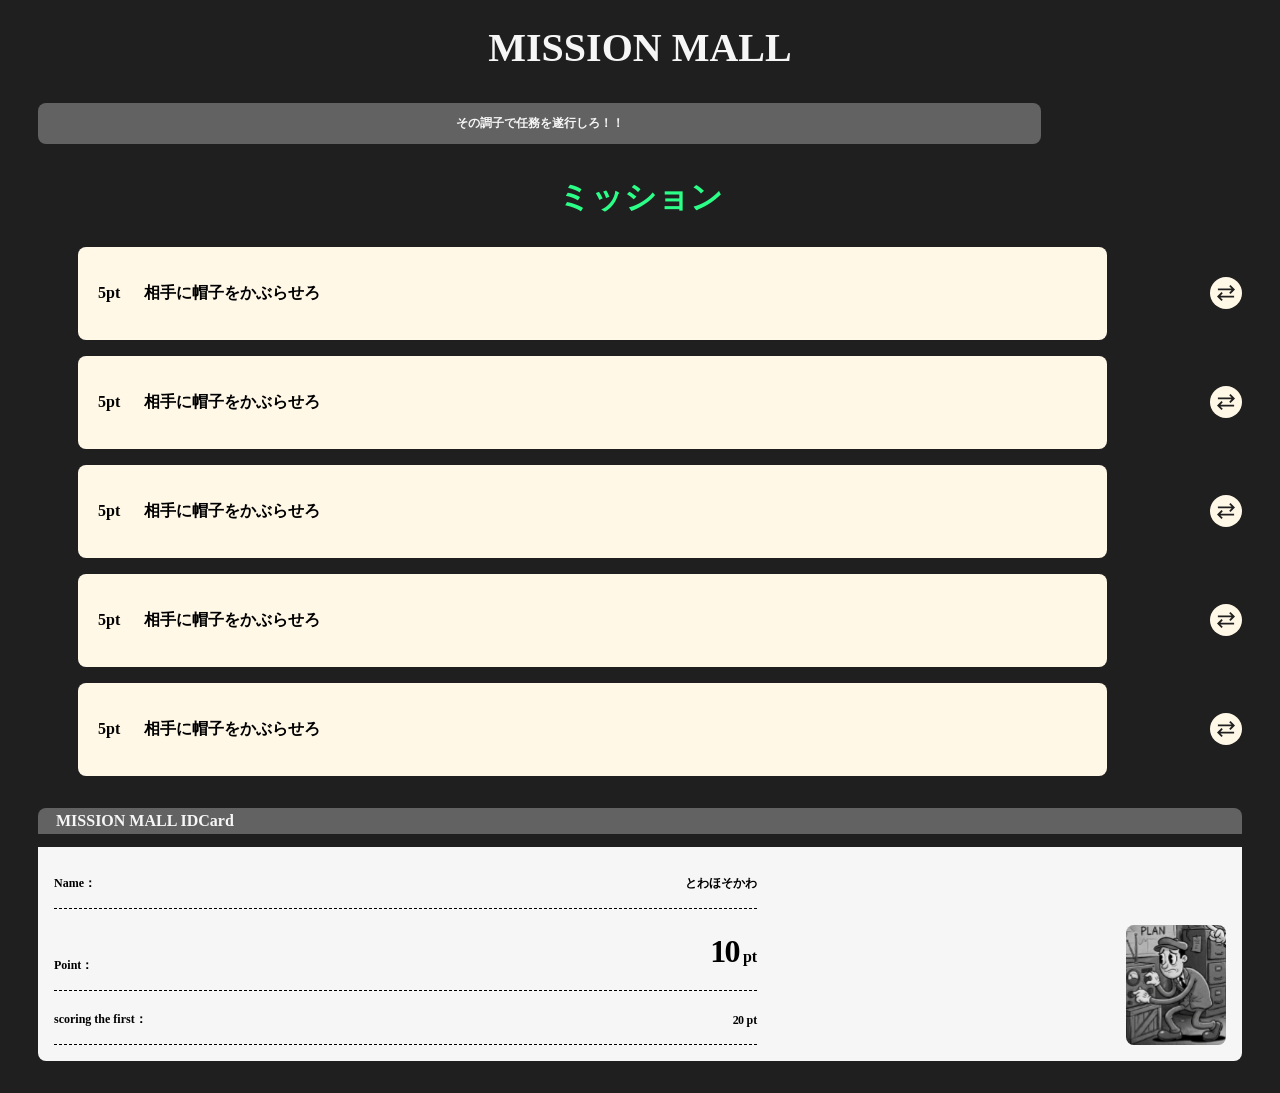
==== mission.html @ 3a7eabba "style: cardのデザインとmission画面のstyleを完成" ====
<!doctype html>
<html lang="ja">
    <head>
        <meta charset="UTF-8" />
        <meta name="viewport" content="width=device-width, initial-scale=1.0" />
        <title>ミッション開始</title>
        <link rel="stylesheet" href="css/ress.css" />
        <link rel="stylesheet" href="css/style.css" />
        <link rel="stylesheet" href="css/mission.css" />
    </head>
    <body>
        <header>
            <h1>MISSION MALL</h1>
        </header>
        <main>
            <div class="commander">
                <div class="commander_text">
                    <p>その調子で任務を遂行しろ！！</p>
                </div>
                <picture class="commander_img">
                    <img src="img/commander_img.svg" alt="" />
                </picture>
            </div>
            <div class="mission">
                <section class="mission_text">
                    <h2>ミッション</h2>
                </section>
                <ul class="mission_list_wrapper">
                    <li class="mission_list_wrap">
                        <div class="mission_list">
                            <p>5pt</p>
                            <p>相手に帽子をかぶらせろ</p>
                        </div>
                        <div class="change_btn">
                            <img src="img/arrow_icon.svg" alt="" />
                        </div>
                    </li>
                    <li class="mission_list_wrap">
                        <div class="mission_list">
                            <p>5pt</p>
                            <p>相手に帽子をかぶらせろ</p>
                        </div>
                        <div class="change_btn">
                            <img src="img/arrow_icon.svg" alt="" />
                        </div>
                    </li>
                    <li class="mission_list_wrap">
                        <div class="mission_list">
                            <p>5pt</p>
                            <p>相手に帽子をかぶらせろ</p>
                        </div>
                        <div class="change_btn">
                            <img src="img/arrow_icon.svg" alt="" />
                        </div>
                    </li>
                    <li class="mission_list_wrap">
                        <div class="mission_list">
                            <p>5pt</p>
                            <p>相手に帽子をかぶらせろ</p>
                        </div>
                        <div class="change_btn">
                            <img src="img/arrow_icon.svg" alt="" />
                        </div>
                    </li>
                    <li class="mission_list_wrap">
                        <div class="mission_list">
                            <p>5pt</p>
                            <p>相手に帽子をかぶらせろ</p>
                        </div>
                        <div class="change_btn">
                            <img src="img/arrow_icon.svg" alt="" />
                        </div>
                    </li>
                </ul>
            </div>
            <div class="card">
                <section class="card_top">
                    <h2>MISSION MALL IDCard</h2>
                </section>
                <div class="character_box">
                    <div class="character_name">
                        <section class="name">
                            <p>Name：</p>
                            <h3>とわほそかわ</h3>
                        </section>
                        <section class="point">
                            <p>Point：</p>
                            <h3><span>10</span> pt</h3>
                        </section>
                        <section class="max_score">
                            <p>scoring the first：</p>
                            <h3><span>20</span> pt</h3>
                        </section>
                    </div>
                    <picture class="character_img">
                        <img src="img/card_icon.svg" alt="" />
                    </picture>
                </div>
            </div>
        </main>
    </body>
</html>
---- css/style.css ----
:root {
    --mainColor: #fff8e7;
    --bgColor: #1f1f1f;
    --textboxColor: #626262;
    --whiteColor: #f6f6f6;
    --goodColor: #2bff88;
    --badColor: #ff4fa3;
    --blockColor: #000;
    --modeBtnColor: #ffd400;
    --bgSuccessColor: rgba(31, 31, 31, 0.7);
    --grayColor: #d9d9d9;
}

body {
    background-color: var(--bgColor);
}

html {
    font-size: 62.5%;
}
---- css/mission.css ----
h1 {
    color: var(--whiteColor);
    font-size: 4rem;
    margin: 24px 30px 0;
    text-align: center;
}

.commander {
    display: flex;
    gap: 24px;
    justify-content: space-between;
    margin: 32px 30px 0;
    .commander_text {
        display: flex;
        justify-content: center;
        align-items: center;
        background-color: var(--textboxColor);
        padding: 0 20px;
        border-radius: 8px;
        width: 80%;
        p {
            text-align: center;
            color: var(--whiteColor);
            font-size: 1.2rem;
            font-weight: bold;
        }
    }
}

.mission {
    margin: 32px 30px 0;
    .mission_text {
        h2 {
            text-align: center;
            font-size: 3.2rem;
            color: var(--goodColor);
        }
    }
    .mission_list_wrapper {
        list-style-type: none;
        margin-top: 16px;
        display: flex;
        flex-direction: column;
        gap: 16px;
        .mission_list_wrap {
            display: flex;
            justify-content: space-between;
            align-items: center;
            gap: 8px;
            .mission_list {
                background-color: var(--mainColor);
                border-radius: 8px;
                display: flex;
                align-items: center;
                gap: 24px;
                padding: 20px;
                width: 85%;
                p {
                    font-size: 1.6rem;
                    font-weight: bold;
                }
            }
            .change_btn {
                width: 32px;
                height: 32px;
                background-color: var(--mainColor);
                border-radius: 100%;
                display: flex;
                justify-content: center;
                align-items: center;
                object-fit: contain;
            }
        }
    }
}

.card {
    margin: 32px 30px 32px;
    .card_top {
        background-color: var(--textboxColor);
        border-radius: 8px 8px 0 0;
        h2 {
            color: var(--whiteColor);
            padding: 4px 18px;
            font-size: 1.6rem;
            font-weight: bold;
        }
    }
    .character_box {
        background-color: var(--whiteColor);
        padding: 16px;
        display: flex;
        justify-content: space-between;
        align-items: flex-end;
        gap: 16px;
        border-radius: 0 0 8px 8px;
        .character_name {
            display: flex;
            flex-direction: column;
            width: 60%;
            gap: 8px;
            p {
                font-size: 1.2rem;
                font-weight: bold;
            }
            h3 {
                font-size: 1.2rem;
                font-weight: bold;
            }
            section {
                width: 100%;
                display: flex;
                justify-content: space-between;
                align-items: flex-end;
                border-bottom: 1px dashed var(--blockColor);
                padding-bottom: 4px;
                span {
                    letter-spacing: -0.05em;
                }
            }
            .point {
                h3 {
                    font-size: 1.6rem;
                    span {
                        font-size: 3.2rem;
                    }
                }
            }
        }
        .character_img {
            width: 100px;
            height: 120px;
            border-radius: 8px;
            overflow: hidden;
            img {
                object-fit: cover;
                object-position: center;
            }
        }
    }
}
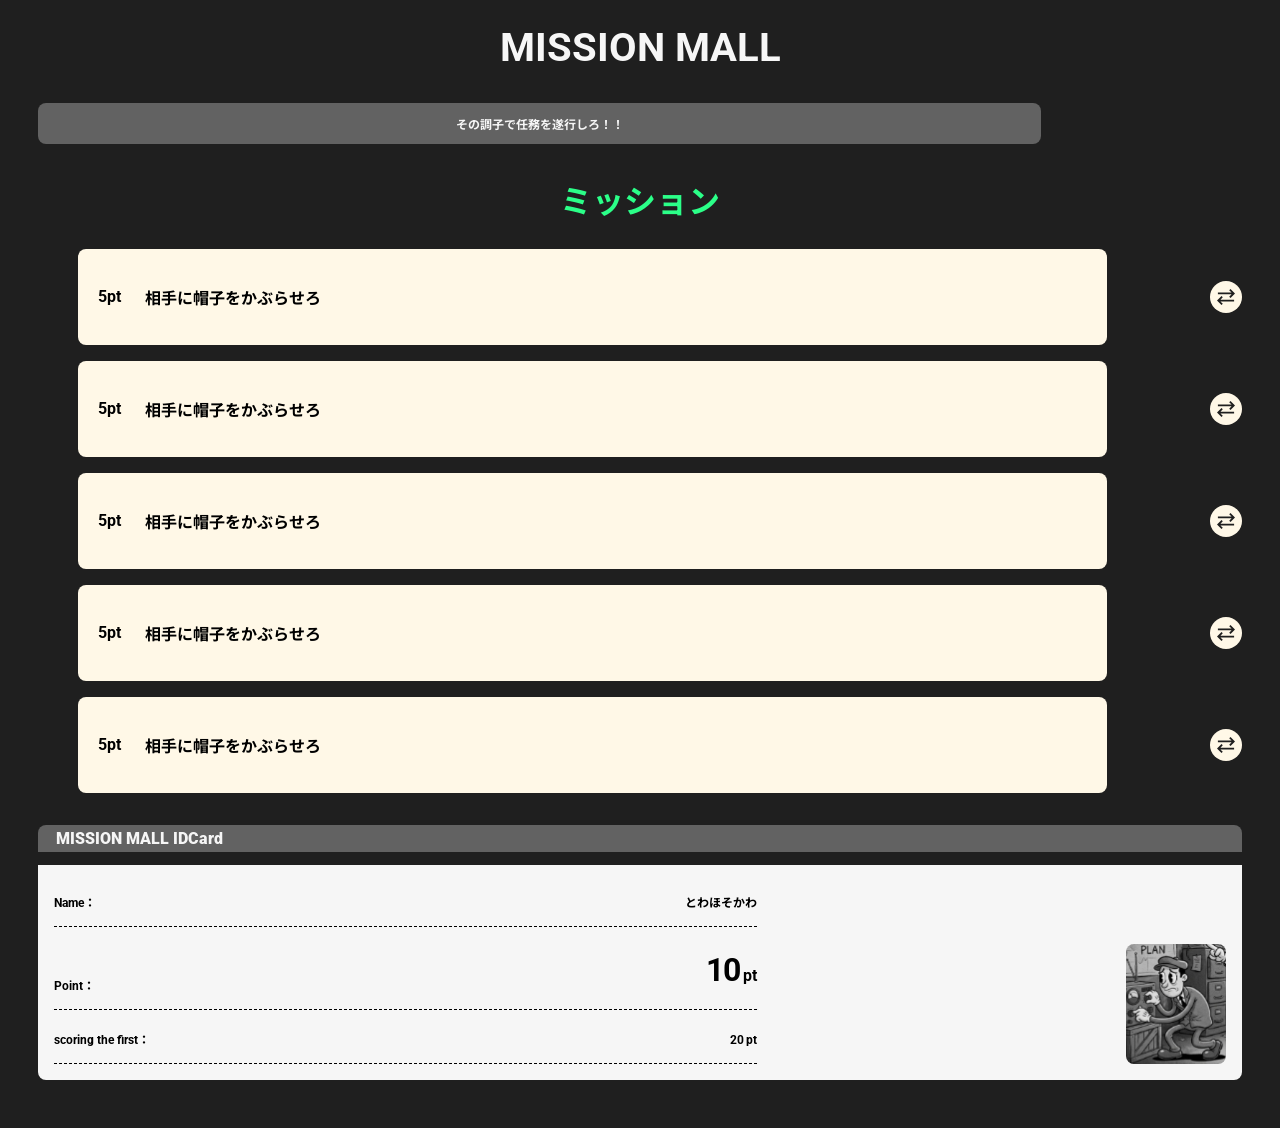
==== commit aa4df728: "style: fontを変更,tempファイルを追加" ====
--- a/mission.html
+++ b/mission.html
@@ -4,6 +4,10 @@
         <meta charset="UTF-8" />
         <meta name="viewport" content="width=device-width, initial-scale=1.0" />
         <title>ミッション開始</title>
+        <link
+            href="https://fonts.googleapis.com/css2?family=Noto+Sans+JP:wght@600&family=Oswald:wght@329&family=Roboto:ital,wght@0,100..900;1,100..900&family=Sawarabi+Mincho&family=Yuji+Mai&display=swap"
+            rel="stylesheet"
+        />
         <link rel="stylesheet" href="css/ress.css" />
         <link rel="stylesheet" href="css/style.css" />
         <link rel="stylesheet" href="css/mission.css" />
--- a/css/style.css
+++ b/css/style.css
@@ -7,6 +7,7 @@
     --badColor: #ff4fa3;
     --blockColor: #000;
     --modeBtnColor: #ffd400;
+    --modeBtnHoverColor: #ffe87a;
     --bgSuccessColor: rgba(31, 31, 31, 0.7);
     --grayColor: #d9d9d9;
 }
@@ -17,4 +18,5 @@
 
 html {
     font-size: 62.5%;
+    font-family: "Roboto", "Noto Sans JP", sans-serif;
 }
--- a/css/mission.css
+++ b/css/mission.css
@@ -75,7 +75,7 @@
 }
 
 .card {
-    margin: 32px 30px 32px;
+    margin: 32px 30px 48px;
     .card_top {
         background-color: var(--textboxColor);
         border-radius: 8px 8px 0 0;
@@ -83,7 +83,7 @@
             color: var(--whiteColor);
             padding: 4px 18px;
             font-size: 1.6rem;
-            font-weight: bold;
+            font-weight: 1000;
         }
     }
     .character_box {
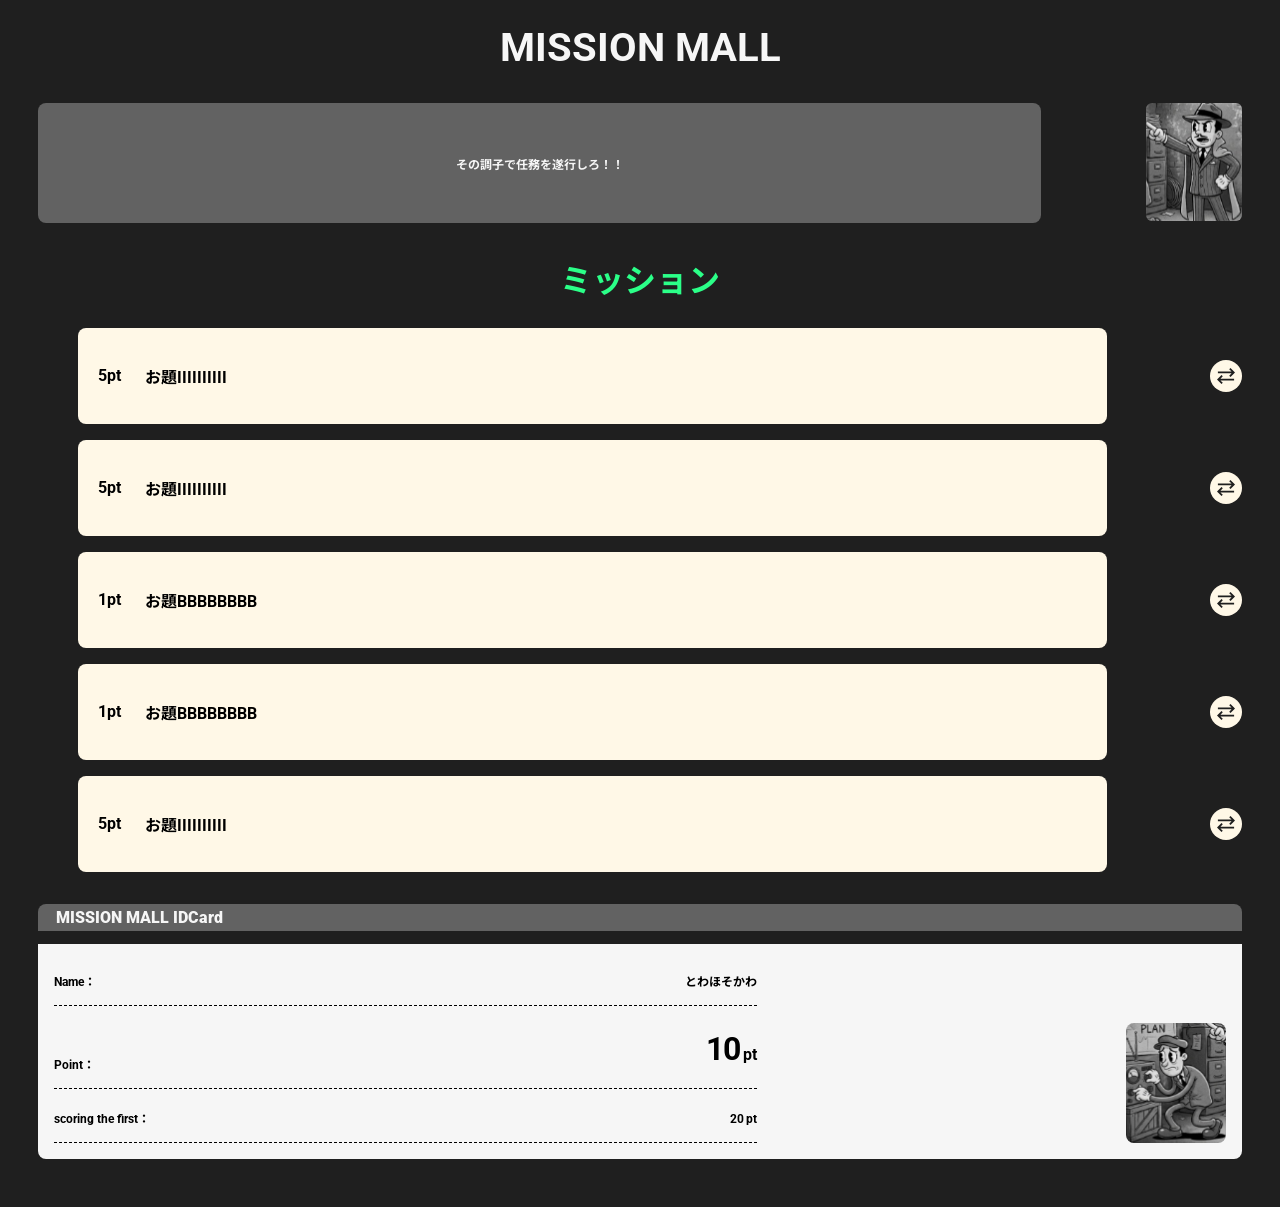
==== commit 7cd8e11a: "Merge pull request #13 from ShunKUN1182/missionPage feat: ミッション一覧をランダムで表記" ====
--- a/mission.html
+++ b/mission.html
@@ -11,6 +11,7 @@
         <link rel="stylesheet" href="css/ress.css" />
         <link rel="stylesheet" href="css/style.css" />
         <link rel="stylesheet" href="css/mission.css" />
+        <script src="js/mission.js" defer></script>
     </head>
     <body>
         <header>
@@ -30,7 +31,7 @@
                     <h2>ミッション</h2>
                 </section>
                 <ul class="mission_list_wrapper">
-                    <li class="mission_list_wrap">
+                    <!-- <li class="mission_list_wrap">
                         <div class="mission_list">
                             <p>5pt</p>
                             <p>相手に帽子をかぶらせろ</p>
@@ -74,7 +75,7 @@
                         <div class="change_btn">
                             <img src="img/arrow_icon.svg" alt="" />
                         </div>
-                    </li>
+                    </li> -->
                 </ul>
             </div>
             <div class="card">
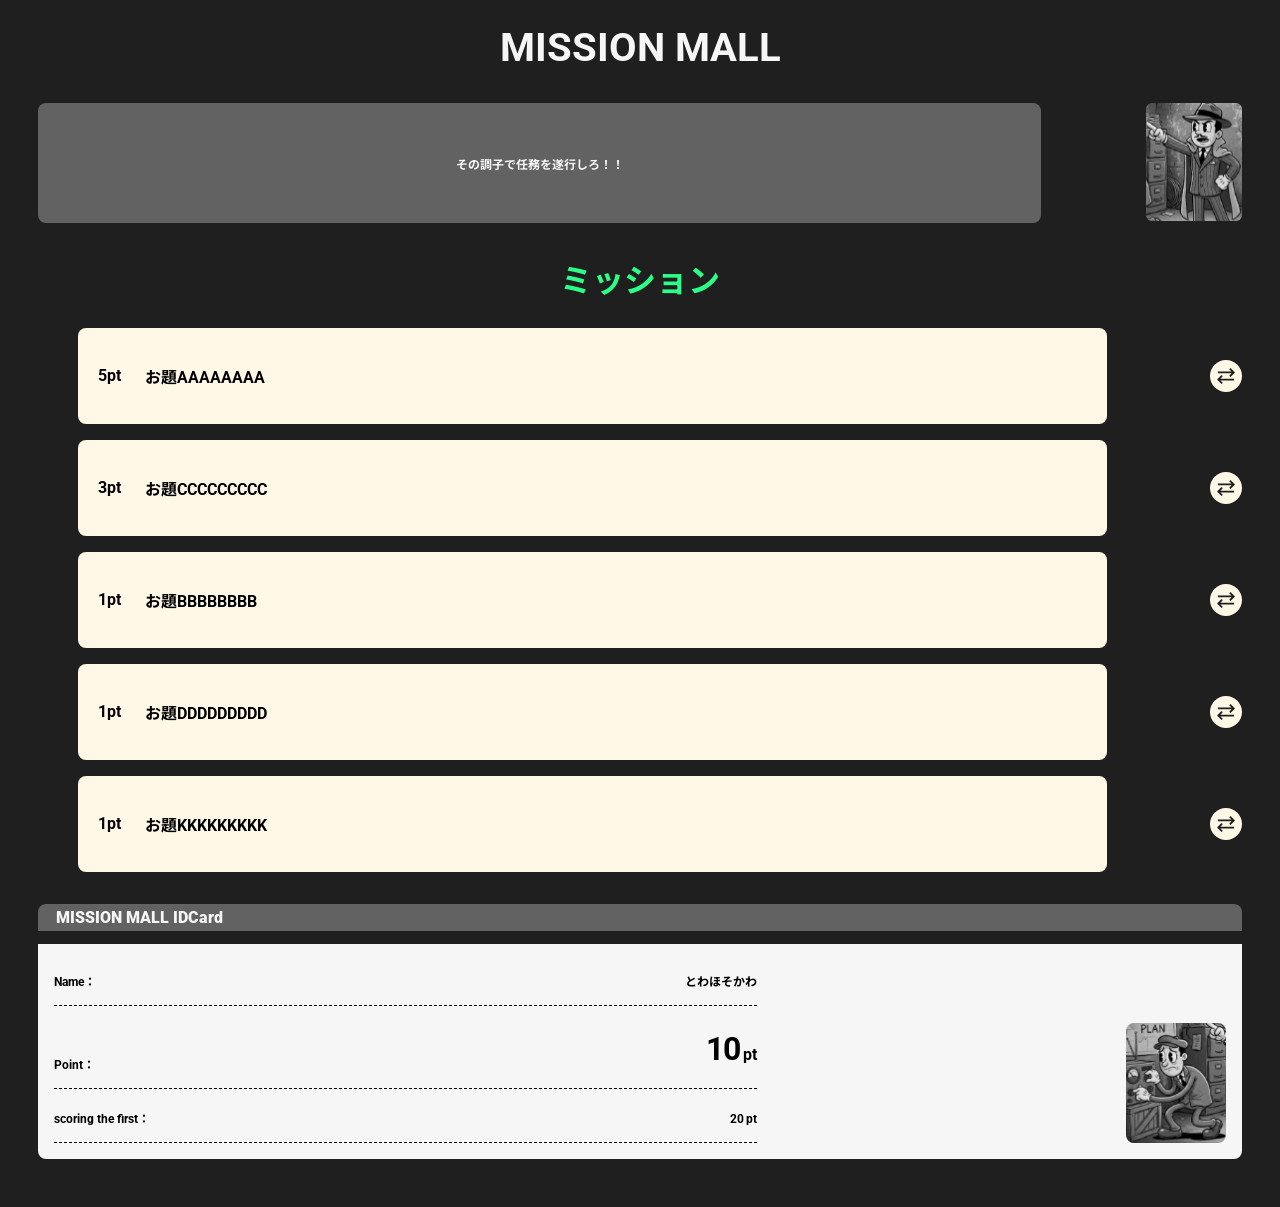
==== commit d5e44f5c: "Merge pull request #14 from ShunKUN1182/missionPage feat: ボタンクリックで成功アニメーション" ====
--- a/mission.html
+++ b/mission.html
@@ -32,43 +32,7 @@
                 </section>
                 <ul class="mission_list_wrapper">
                     <!-- <li class="mission_list_wrap">
-                        <div class="mission_list">
-                            <p>5pt</p>
-                            <p>相手に帽子をかぶらせろ</p>
-                        </div>
-                        <div class="change_btn">
-                            <img src="img/arrow_icon.svg" alt="" />
-                        </div>
-                    </li>
-                    <li class="mission_list_wrap">
-                        <div class="mission_list">
-                            <p>5pt</p>
-                            <p>相手に帽子をかぶらせろ</p>
-                        </div>
-                        <div class="change_btn">
-                            <img src="img/arrow_icon.svg" alt="" />
-                        </div>
-                    </li>
-                    <li class="mission_list_wrap">
-                        <div class="mission_list">
-                            <p>5pt</p>
-                            <p>相手に帽子をかぶらせろ</p>
-                        </div>
-                        <div class="change_btn">
-                            <img src="img/arrow_icon.svg" alt="" />
-                        </div>
-                    </li>
-                    <li class="mission_list_wrap">
-                        <div class="mission_list">
-                            <p>5pt</p>
-                            <p>相手に帽子をかぶらせろ</p>
-                        </div>
-                        <div class="change_btn">
-                            <img src="img/arrow_icon.svg" alt="" />
-                        </div>
-                    </li>
-                    <li class="mission_list_wrap">
-                        <div class="mission_list">
+                        <div class="mission_list mission_complete">
                             <p>5pt</p>
                             <p>相手に帽子をかぶらせろ</p>
                         </div>
--- a/css/mission.css
+++ b/css/mission.css
@@ -55,9 +55,32 @@
                 gap: 24px;
                 padding: 20px;
                 width: 85%;
+                transition: 0.2s;
                 p {
                     font-size: 1.6rem;
                     font-weight: bold;
+                }
+            }
+            .mission_complete {
+                background-color: rgba(255, 248, 231, 0.2);
+                position: relative;
+                &::after {
+                    content: "成功";
+                    position: absolute;
+                    top: 32%;
+                    left: 48%;
+                    color: var(--goodColor);
+                    font-weight: bold;
+                    font-size: 1.6rem;
+                }
+                &::before {
+                    content: "";
+                    position: absolute;
+                    top: 40%;
+                    left: 40%;
+                    background-image: url(../img/check_icon.svg);
+                    width: 15px;
+                    height: 15px;
                 }
             }
             .change_btn {
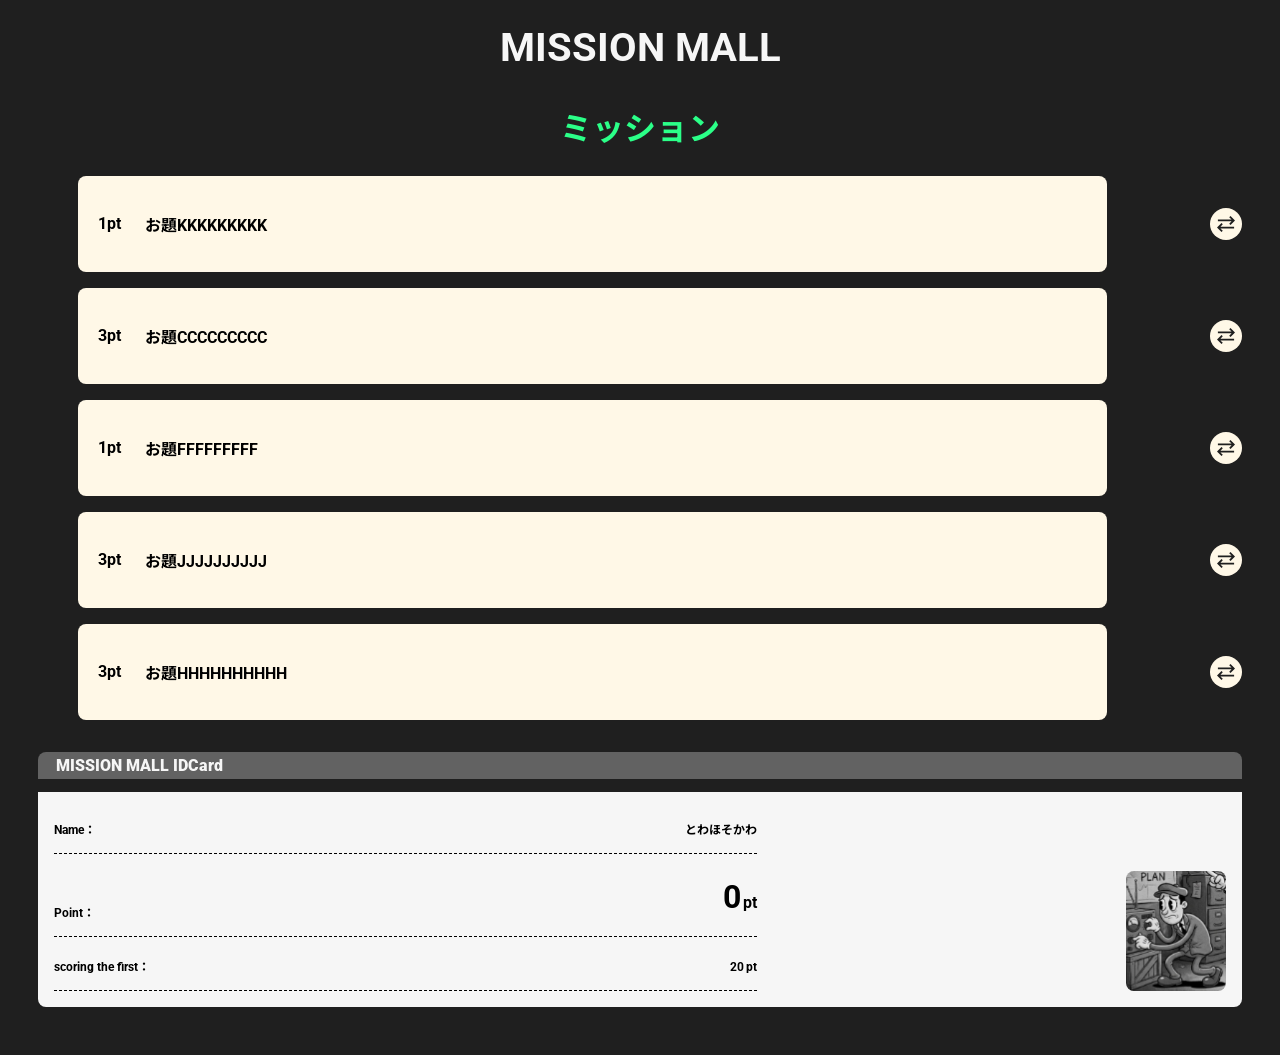
==== commit d9c06478: "style: コマンダーの削除" ====
--- a/mission.html
+++ b/mission.html
@@ -18,14 +18,14 @@
             <h1>MISSION MALL</h1>
         </header>
         <main>
-            <div class="commander">
+            <!-- <div class="commander">
                 <div class="commander_text">
                     <p>その調子で任務を遂行しろ！！</p>
                 </div>
                 <picture class="commander_img">
                     <img src="img/commander_img.svg" alt="" />
                 </picture>
-            </div>
+            </div> -->
             <div class="mission">
                 <section class="mission_text">
                     <h2>ミッション</h2>
@@ -54,11 +54,11 @@
                         </section>
                         <section class="point">
                             <p>Point：</p>
-                            <h3><span>10</span> pt</h3>
+                            <h3><span id="myPoint">0</span> pt</h3>
                         </section>
                         <section class="max_score">
                             <p>scoring the first：</p>
-                            <h3><span>20</span> pt</h3>
+                            <h3><span id="maxScoreInput">20</span> pt</h3>
                         </section>
                     </div>
                     <picture class="character_img">
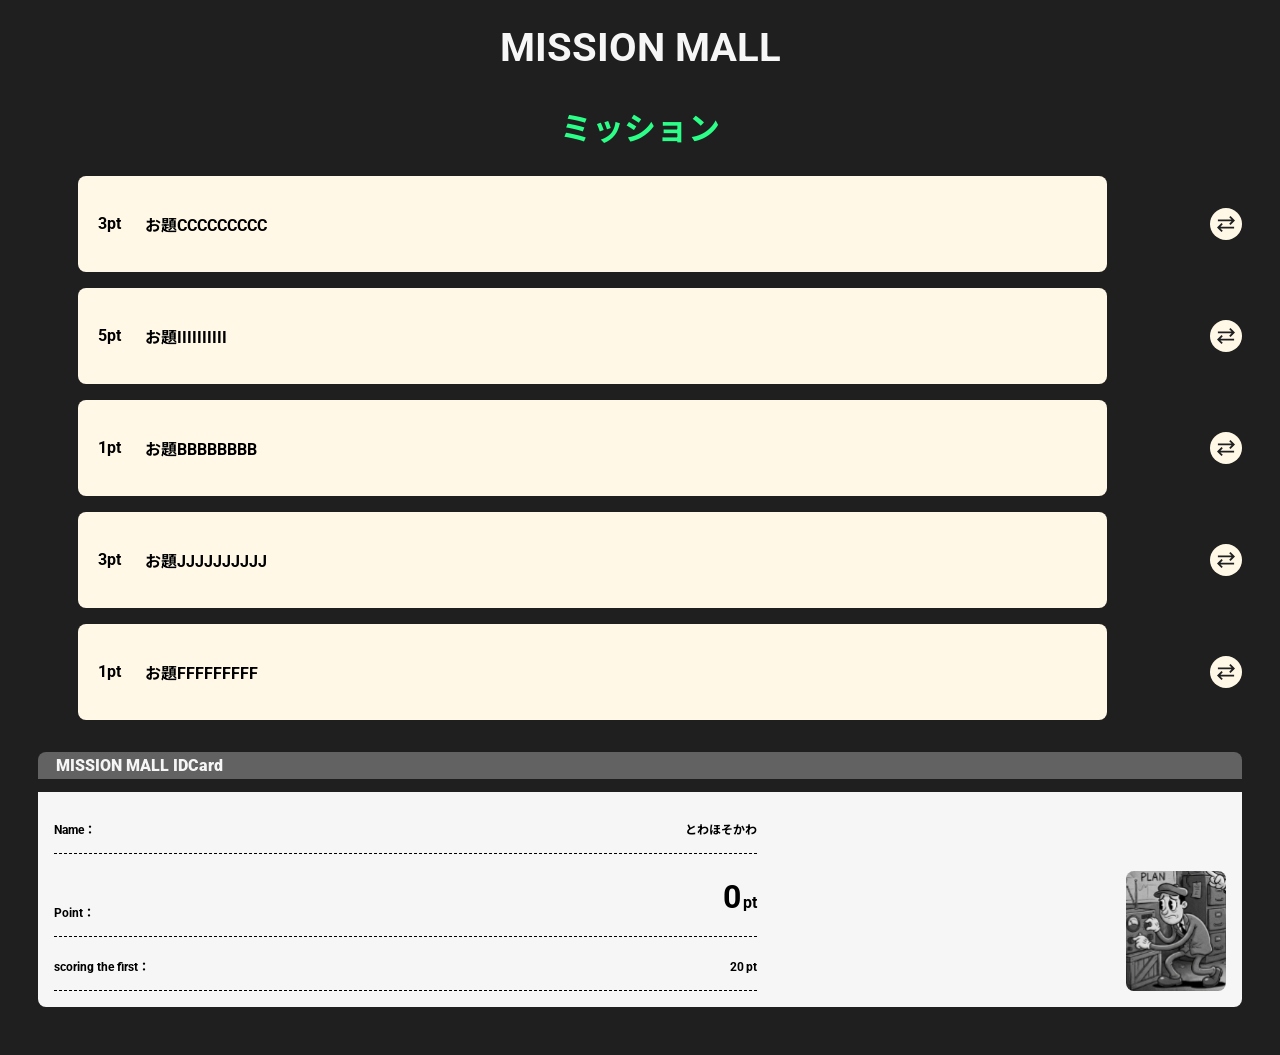
==== commit d1a2ab53: "Merge pull request #22 from ShunKUN1182/missionPage feat: 任務完了スタンプ" ====
--- a/mission.html
+++ b/mission.html
@@ -18,6 +18,15 @@
             <h1>MISSION MALL</h1>
         </header>
         <main>
+        <div class="overlay">
+            <div class="stamp_wrap">
+                <div class="stamp_text">任務完了</div>
+                <!-- <div class="result_btn">
+                    <a href="index.html">結果画面</a>
+                </div> -->
+            </div>
+        </div>
+
             <!-- <div class="commander">
                 <div class="commander_text">
                     <p>その調子で任務を遂行しろ！！</p>
--- a/css/mission.css
+++ b/css/mission.css
@@ -162,3 +162,75 @@
         }
     }
 }
+
+.overlay{
+    position: fixed;
+    top: 0;
+    left: 0;
+    width: 100%;
+    height: 100%;
+    background-color: rgba(0, 0, 0 ,0.5);
+    z-index: 200;
+    display: flex;
+    justify-content: center;
+    opacity: 0;
+    visibility: hidden;
+    transition: opacity 0.3s;
+    &.active{
+        opacity: 1;
+        visibility: visible;
+        .stamp_text{
+            animation: stamp 0.2s cubic-bezier(0.2, 1, 0.3, 1.3) forwards;
+        }
+    }
+    .stamp_wrap{
+        display: flex;
+        flex-direction: column;
+        gap: 160px;
+    }
+    .stamp_text{
+        font-size: 4rem;
+        color: var(--goodColor);
+        border: 7px solid var(--goodColor);
+        border-radius: 24px;
+        display: flex;
+        justify-content: center;
+        align-items: center;
+        padding: 50px 80px;
+        height: 100px;
+        margin-top: 250px;
+        transform: scale(1)rotate(-10deg) skewX(-20deg);
+        opacity: 0;
+    }
+    /* .result_btn{
+        height: 60px;
+        background-color: var(--modeBtnColor);
+        border-radius: 16px;
+        a{
+            display: flex;
+            justify-content: center;
+            align-items: center;
+            width: 100%;
+            height: 100%;
+            text-decoration: none;
+            color: var(--blockColor);
+            font-size: 2.4rem;
+            cursor: pointer;
+            &:hover{
+                background-color: var(--modeBtnHoverColor);
+                border-radius: 16px;
+            }
+        }
+    } */
+}
+
+@keyframes stamp{
+    0%{
+        transform: scale(5) rotate(-10deg) skewX(-20deg);
+        opacity: 0;
+    }
+    100%{
+        transform: scale(1) rotate(-8deg) skewX(-10deg);
+        opacity: 1;
+    }
+}
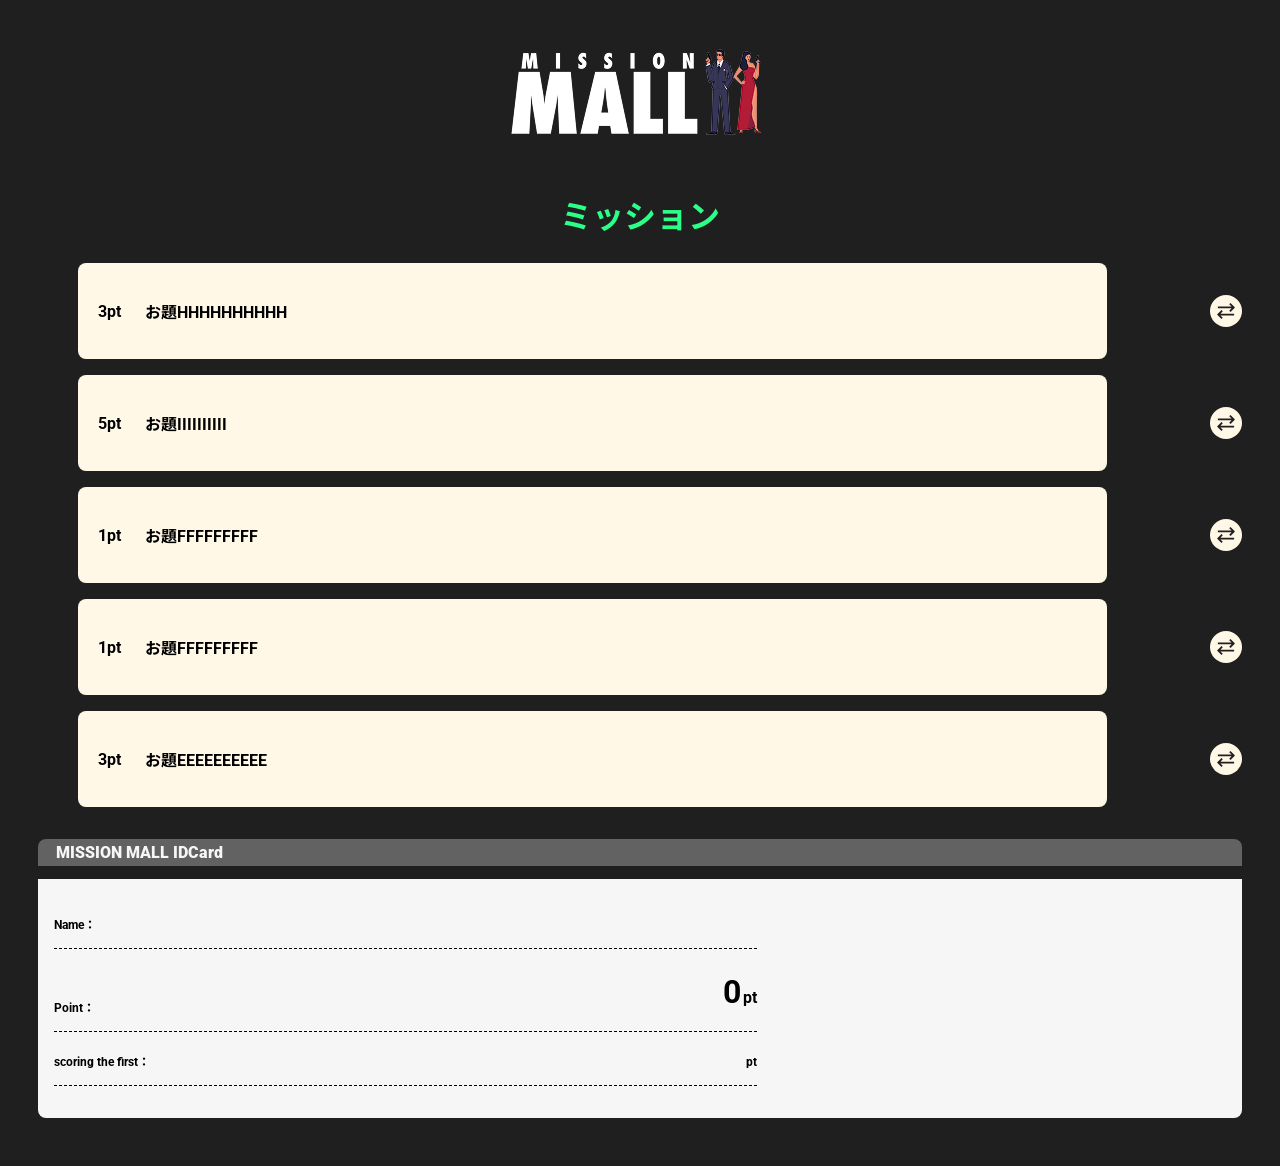
==== commit 047eec4d: "feat: ロジック部分は完成" ====
--- a/mission.html
+++ b/mission.html
@@ -15,17 +15,17 @@
     </head>
     <body>
         <header>
-            <h1>MISSION MALL</h1>
+            <h1><img src="img/logo.png" alt="" /></h1>
         </header>
         <main>
-        <div class="overlay">
-            <div class="stamp_wrap">
-                <div class="stamp_text">任務完了</div>
-                <!-- <div class="result_btn">
+            <div class="overlay">
+                <div class="stamp_wrap">
+                    <div class="stamp_text">任務完了</div>
+                    <!-- <div class="result_btn">
                     <a href="index.html">結果画面</a>
                 </div> -->
+                </div>
             </div>
-        </div>
 
             <!-- <div class="commander">
                 <div class="commander_text">
@@ -59,7 +59,7 @@
                     <div class="character_name">
                         <section class="name">
                             <p>Name：</p>
-                            <h3>とわほそかわ</h3>
+                            <h3 id="inputCodeName">とわほそかわ</h3>
                         </section>
                         <section class="point">
                             <p>Point：</p>
--- a/css/mission.css
+++ b/css/mission.css
@@ -3,6 +3,11 @@
     font-size: 4rem;
     margin: 24px 30px 0;
     text-align: center;
+    height: 140px;
+    img {
+        object-fit: cover;
+        object-position: center;
+    }
 }
 
 .commander {
@@ -28,7 +33,7 @@
 }
 
 .mission {
-    margin: 32px 30px 0;
+    margin: 0 30px 0;
     .mission_text {
         h2 {
             text-align: center;
@@ -111,7 +116,7 @@
     }
     .character_box {
         background-color: var(--whiteColor);
-        padding: 16px;
+        padding: 24px 16px 32px;
         display: flex;
         justify-content: space-between;
         align-items: flex-end;
@@ -152,7 +157,7 @@
         }
         .character_img {
             width: 100px;
-            height: 120px;
+            height: 100px;
             border-radius: 8px;
             overflow: hidden;
             img {
@@ -163,32 +168,32 @@
     }
 }
 
-.overlay{
+.overlay {
     position: fixed;
     top: 0;
     left: 0;
     width: 100%;
     height: 100%;
-    background-color: rgba(0, 0, 0 ,0.5);
+    background-color: rgba(0, 0, 0, 0.5);
     z-index: 200;
     display: flex;
     justify-content: center;
     opacity: 0;
     visibility: hidden;
     transition: opacity 0.3s;
-    &.active{
+    &.active {
         opacity: 1;
         visibility: visible;
-        .stamp_text{
+        .stamp_text {
             animation: stamp 0.2s cubic-bezier(0.2, 1, 0.3, 1.3) forwards;
         }
     }
-    .stamp_wrap{
+    .stamp_wrap {
         display: flex;
         flex-direction: column;
         gap: 160px;
     }
-    .stamp_text{
+    .stamp_text {
         font-size: 4rem;
         color: var(--goodColor);
         border: 7px solid var(--goodColor);
@@ -199,7 +204,7 @@
         padding: 50px 80px;
         height: 100px;
         margin-top: 250px;
-        transform: scale(1)rotate(-10deg) skewX(-20deg);
+        transform: scale(1) rotate(-10deg) skewX(-20deg);
         opacity: 0;
     }
     /* .result_btn{
@@ -224,13 +229,13 @@
     } */
 }
 
-@keyframes stamp{
-    0%{
+@keyframes stamp {
+    0% {
         transform: scale(5) rotate(-10deg) skewX(-20deg);
         opacity: 0;
     }
-    100%{
+    100% {
         transform: scale(1) rotate(-8deg) skewX(-10deg);
         opacity: 1;
     }
-}+}
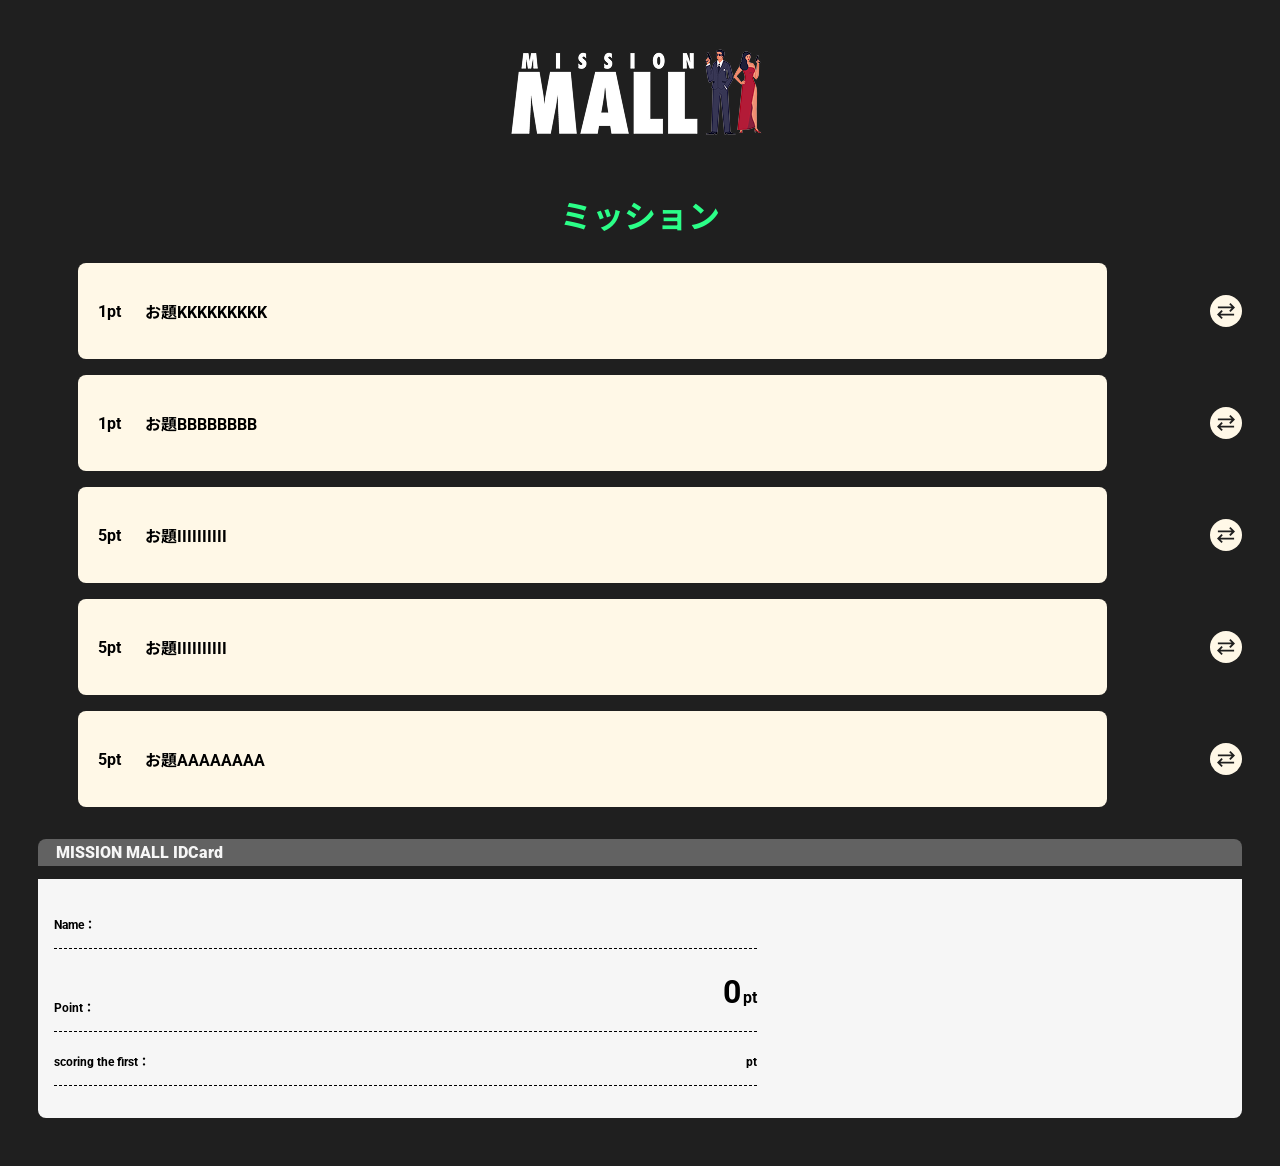
==== commit 56fa306f: "style: 結果画面" ====
--- a/mission.html
+++ b/mission.html
@@ -27,14 +27,6 @@
                 </div>
             </div>
 
-            <!-- <div class="commander">
-                <div class="commander_text">
-                    <p>その調子で任務を遂行しろ！！</p>
-                </div>
-                <picture class="commander_img">
-                    <img src="img/commander_img.svg" alt="" />
-                </picture>
-            </div> -->
             <div class="mission">
                 <section class="mission_text">
                     <h2>ミッション</h2>
